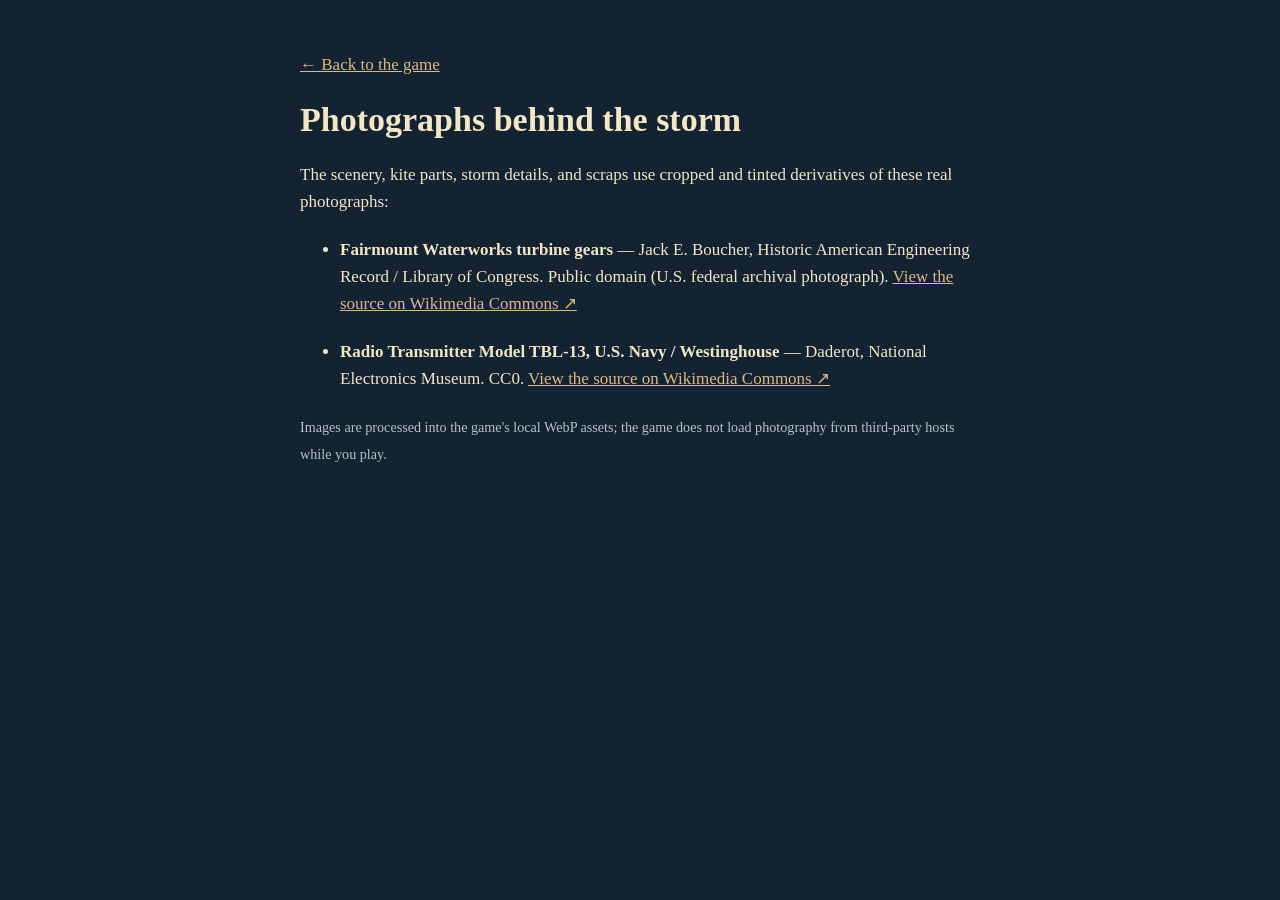
==== credits.html @ aa7fbd87 "Publish telemetry-free Storm Contraption play build" ====
<!doctype html>
<html lang="en"><head><meta charset="utf-8"><meta name="viewport" content="width=device-width, initial-scale=1"><title>Storm Contraption · Photo credits</title><style>html{background:#142331;color:#f2e6c7;font:17px/1.6 Georgia,serif}body{max-width:680px;margin:3rem auto;padding:0 1.3rem}a{color:#dcb884}li{margin:1.2rem 0}small{color:#b2c3c1}h1{line-height:1.1}</style></head>
<body><a href="./">← Back to the game</a><h1>Photographs behind the storm</h1>
<p>The scenery, kite parts, storm details, and scraps use cropped and tinted derivatives of these real photographs:</p>
<ul>
<li><strong>Fairmount Waterworks turbine gears</strong> — Jack E. Boucher, Historic American Engineering Record / Library of Congress. Public domain (U.S. federal archival photograph). <a href="https://commons.wikimedia.org/wiki/File:DETAIL_OF_TURBINE_GEARS_(4%27_x_5%27_negative)_-_Fairmount_Waterworks,_East_bank_of_Schuylkill_River,_Aquarium_Drive,_Philadelphia,_Philadelphia_County,_PA_HAER_PA,51-PHILA,328-80.tif">View the source on Wikimedia Commons ↗</a></li>
<li><strong>Radio Transmitter Model TBL-13, U.S. Navy / Westinghouse</strong> — Daderot, National Electronics Museum. CC0. <a href="https://commons.wikimedia.org/wiki/File:Radio_Transmitter_Model_TBL-13,_US_Navy,_Westinghouse_-_National_Electronics_Museum_-_DSC00251.JPG">View the source on Wikimedia Commons ↗</a></li>
</ul><small>Images are processed into the game's local WebP assets; the game does not load photography from third-party hosts while you play.</small>
</body></html>
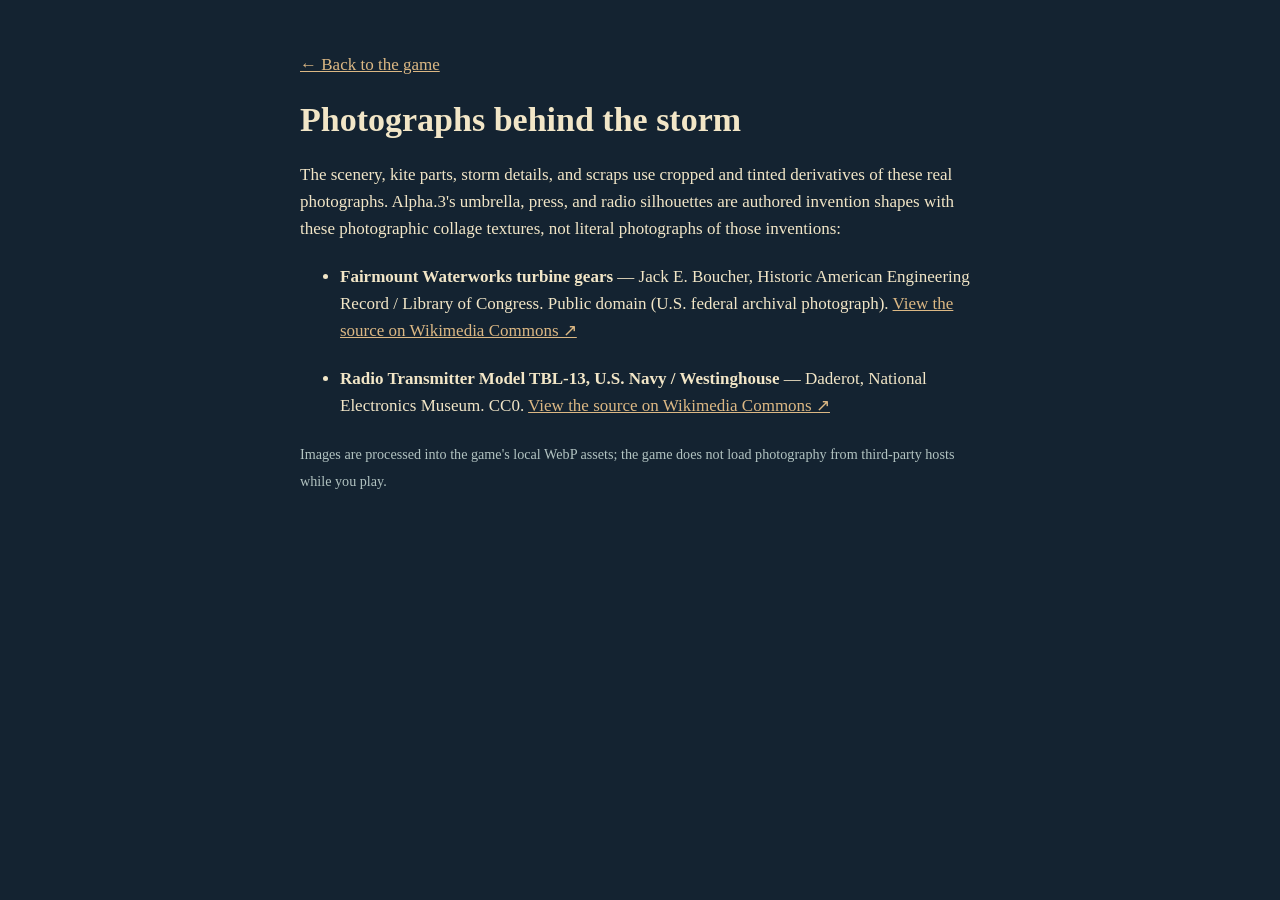
==== commit e1863006: "feat: replace alpha.1 with analytics-free Weatherworks campaign" ====
--- a/credits.html
+++ b/credits.html
@@ -1,7 +1,7 @@
 <!doctype html>
 <html lang="en"><head><meta charset="utf-8"><meta name="viewport" content="width=device-width, initial-scale=1"><title>Storm Contraption · Photo credits</title><style>html{background:#142331;color:#f2e6c7;font:17px/1.6 Georgia,serif}body{max-width:680px;margin:3rem auto;padding:0 1.3rem}a{color:#dcb884}li{margin:1.2rem 0}small{color:#b2c3c1}h1{line-height:1.1}</style></head>
 <body><a href="./">← Back to the game</a><h1>Photographs behind the storm</h1>
-<p>The scenery, kite parts, storm details, and scraps use cropped and tinted derivatives of these real photographs:</p>
+<p>The scenery, kite parts, storm details, and scraps use cropped and tinted derivatives of these real photographs. Alpha.3's umbrella, press, and radio silhouettes are authored invention shapes with these photographic collage textures, not literal photographs of those inventions:</p>
 <ul>
 <li><strong>Fairmount Waterworks turbine gears</strong> — Jack E. Boucher, Historic American Engineering Record / Library of Congress. Public domain (U.S. federal archival photograph). <a href="https://commons.wikimedia.org/wiki/File:DETAIL_OF_TURBINE_GEARS_(4%27_x_5%27_negative)_-_Fairmount_Waterworks,_East_bank_of_Schuylkill_River,_Aquarium_Drive,_Philadelphia,_Philadelphia_County,_PA_HAER_PA,51-PHILA,328-80.tif">View the source on Wikimedia Commons ↗</a></li>
 <li><strong>Radio Transmitter Model TBL-13, U.S. Navy / Westinghouse</strong> — Daderot, National Electronics Museum. CC0. <a href="https://commons.wikimedia.org/wiki/File:Radio_Transmitter_Model_TBL-13,_US_Navy,_Westinghouse_-_National_Electronics_Museum_-_DSC00251.JPG">View the source on Wikimedia Commons ↗</a></li>
